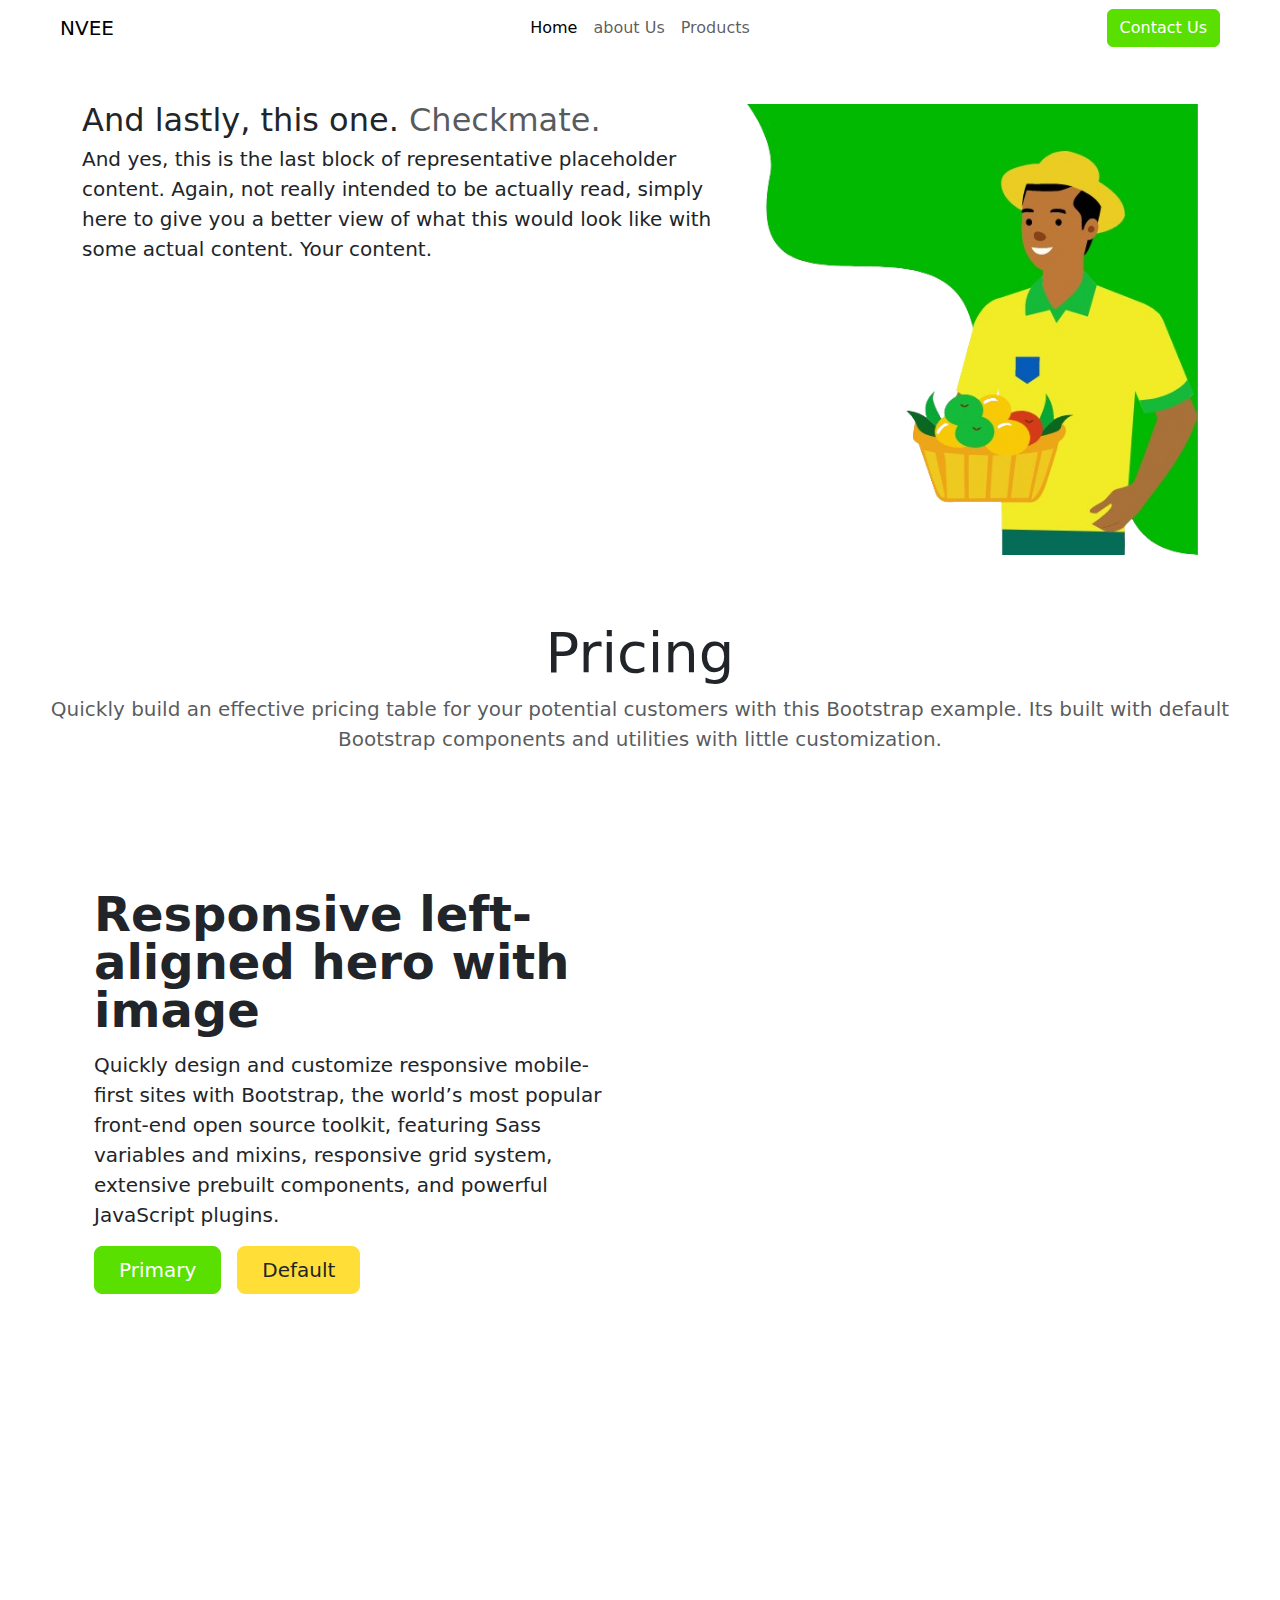
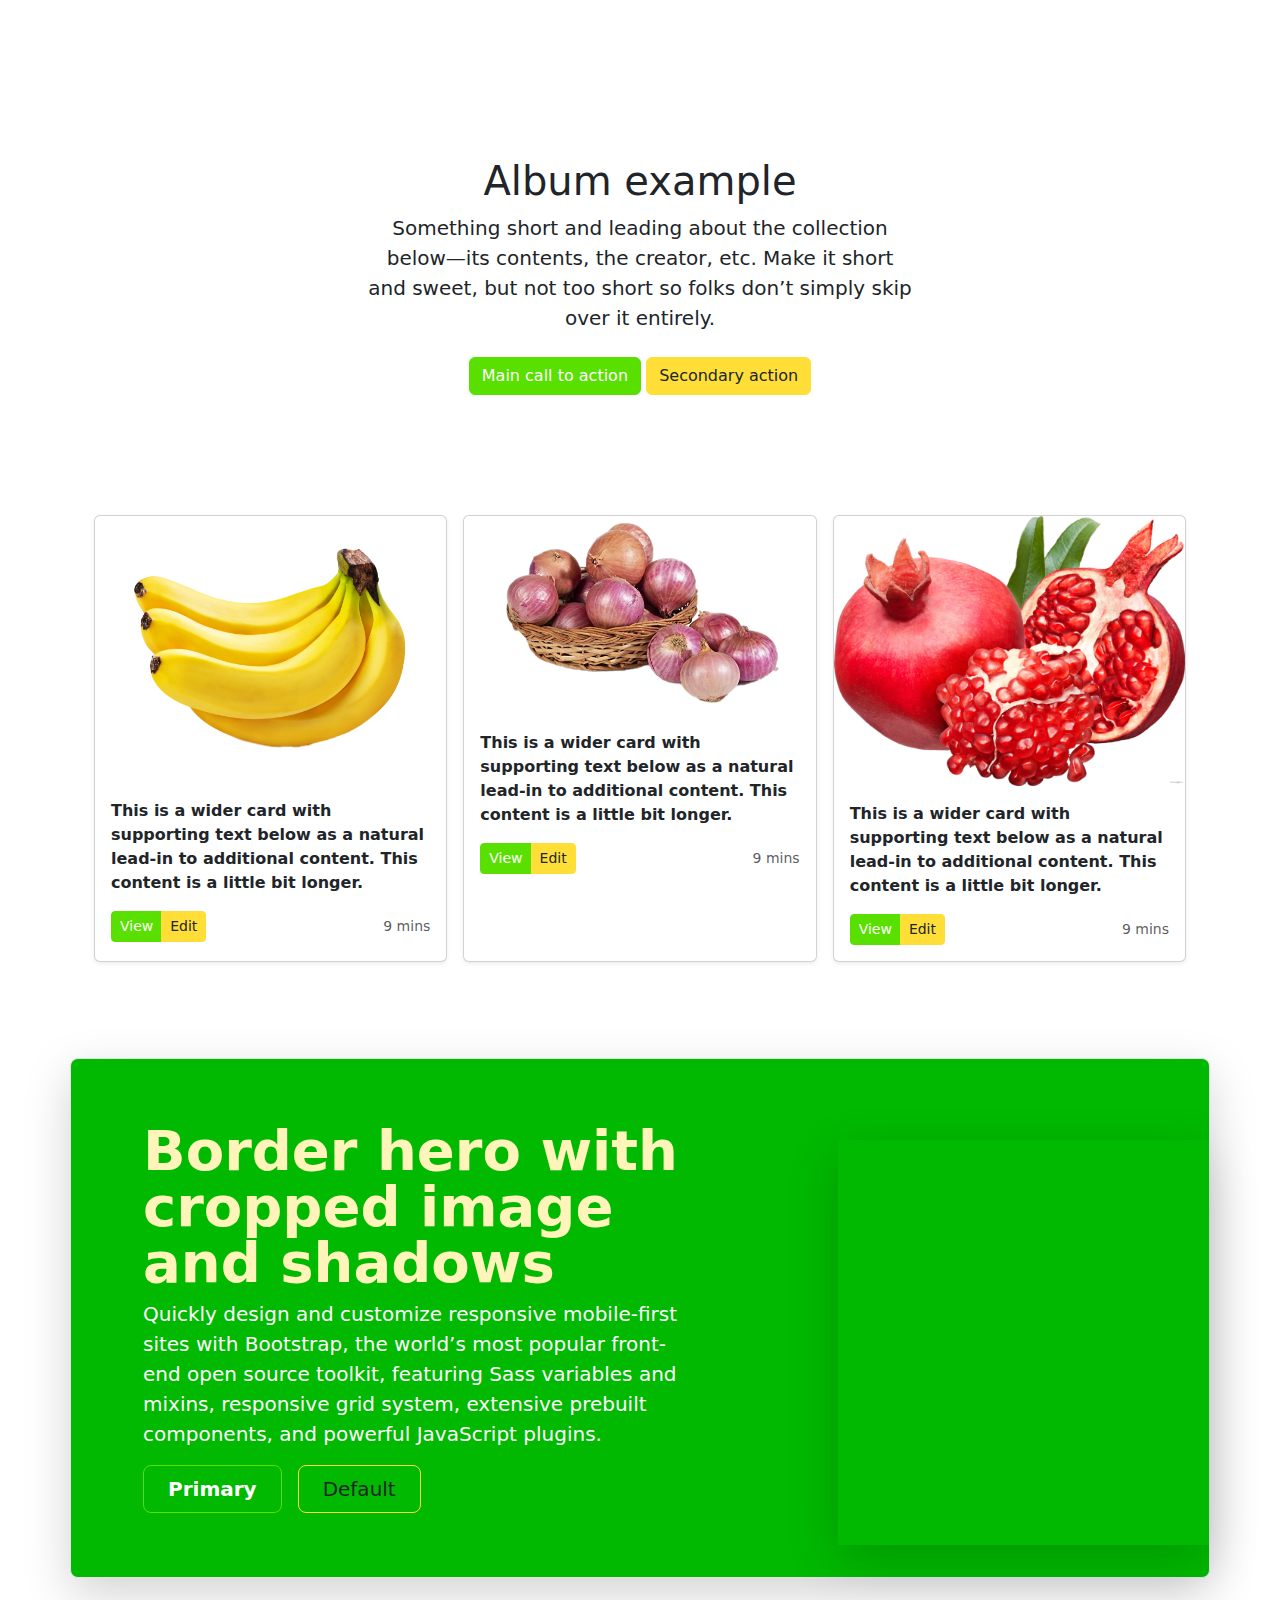
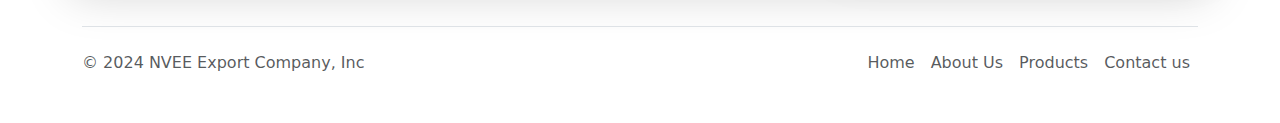
==== index.html @ 6bef3ff6 "All Done Website" ====
<!doctype html>
<html lang="en">

<head>
    <meta charset="utf-8">
    <meta name="viewport" content="width=device-width, initial-scale=1">
    <title>NVEE</title>
    <link href="https://cdn.jsdelivr.net/npm/bootstrap@5.3.3/dist/css/bootstrap.min.css" rel="stylesheet"
        integrity="sha384-QWTKZyjpPEjISv5WaRU9OFeRpok6YctnYmDr5pNlyT2bRjXh0JMhjY6hW+ALEwIH" crossorigin="anonymous">
    <link rel="stylesheet" href="assets/css/style.css">
    <link rel="stylesheet" href="assets/css/fonts.css">
    <link rel="preconnect" href="https://fonts.googleapis.com">
    <link rel="preconnect" href="https://fonts.gstatic.com" crossorigin>
    <link rel="stylesheet" href="https://unpkg.com/aos@next/dist/aos.css" />
</head>

<body>

    <header class="px-5">
        <nav class="navbar navbar-expand-lg rounded" aria-label="Thirteenth navbar example">
            <div class="container-fluid">
                <button class="navbar-toggler collapsed" type="button" data-bs-toggle="collapse"
                    data-bs-target="#navbarsExample11" aria-controls="navbarsExample11" aria-expanded="false"
                    aria-label="Toggle navigation">
                    <span class="navbar-toggler-icon"></span>
                </button>

                <div class="navbar-collapse d-lg-flex collapse" id="navbarsExample11" style="">
                    <a class="navbar-brand col-lg-3 me-0" href="#">NVEE</a>
                    <ul class="navbar-nav col-lg-6 justify-content-lg-center">
                        <li class="nav-item">
                            <a class="nav-link active" aria-current="page" href="#">Home</a>
                        </li>
                        <li class="nav-item">
                            <a class="nav-link" href="#aboutUs">about Us</a>
                        </li>
                        <li class="nav-item">
                            <a class="nav-link" href="products.html">Products</a>
                        </li>
                    </ul>
                    <div class="d-lg-flex col-lg-3 justify-content-lg-end">
                        <button class="btn btn-green">Contact Us</button>
                    </div>
                </div>
            </div>
        </nav>
    </header>
    <section id="">
        <div class="container my-5 bg-img-fruits">
            <div class="row featurette">
                <div class="col-md-7">
                    <h2 class="featurette-heading fw-normal lh-1">And lastly, this one. <span
                            class="text-body-secondary">Checkmate.</span></h2>
                    <p class="lead">And yes, this is the last block of representative placeholder content. Again, not
                        really intended to be actually read, simply here to give you a better view of what this would
                        look like with some actual content. Your content.</p>
                </div>
                <div class="col-md-5">
                    <img src="assets/images/vendor.png"
                        class="bd-placeholder-img bd-placeholder-img-lg featurette-image img-fluid mx-auto" alt="" data-aos="zoom-in">
                </div>
            </div>
        </div>
    </section>
    <section class="text-center">
        <div class="">
            <div class="pricing-header p-3 pb-md-4 mx-auto text-center">
                <h2 class="display-4">Pricing</h2>
                <p class="fs-5 text-muted">Quickly build an effective pricing table for your potential
                    customers with
                    this Bootstrap example. Its built with default Bootstrap components and utilities with little
                    customization.</p>
            </div>
        </div>
    </section>
    <section id="aboutUs">
        <div class="">
            <div class="container col-xxl-8 px-4 py-5">
                <div class="row flex-lg-row-reverse align-items-center g-5 py-5">
                    <div class="col-10 col-sm-8 col-lg-6">
                        <img src="assets/images/fruits1.png" class="d-block mx-lg-auto img-fluid" alt="Bootstrap Themes"
                            width="700" height="500" loading="lazy" data-aos="fade-left" data-aos-duration="500">
                    </div>
                    <div class="col-lg-6">
                        <h1 class="display-5 fw-bold lh-1 mb-3 montserrat-regular">Responsive left-aligned hero with
                            image</h1>
                        <p class="lead ubuntu-regular-italic">Quickly design and customize responsive mobile-first sites
                            with Bootstrap, the
                            world’s most popular front-end open source toolkit, featuring Sass variables and mixins,
                            responsive grid system, extensive prebuilt components, and powerful JavaScript plugins.</p>
                        <div class="d-grid gap-2 d-md-flex justify-content-md-start">
                            <button type="button" class="btn btn-green btn-lg px-4 me-md-2">Primary</button>
                            <button type="button" class="btn btn-yellow-secondary btn-lg px-4">Default</button>
                        </div>
                    </div>
                </div>
            </div>
        </div>
    </section>
    <section>
        <div class="container bg-img-fruits">
            <div class="row align-items-md-stretch">
                <div class="col-md-6">
                    <div class="h-100 p-5 bg-yellow-light rounded-3" data-aos="fade-up">
                        <div class="position-relative">
                            <h2 class="montserrat-regular">Change the background</h2>
                            <p class="ubuntu-regular-italic">Swap the background-color utility and add a `.text-*` color
                                utility to mix up the
                                jumbotron
                                look. Then, mix and match with additional component themes and more.</p>
                            <button class="btn btn-outline-orange bg-orange" type="button">Example button</button>
                        </div>
                    </div>
                </div>
                <div class="col-md-6">
                    <div class="h-100 p-5 bg-green border rounded-3" data-aos="fade-up">
                        <h2 class="montserrat-regular">Add borders</h2>
                        <p class="ubuntu-regular-italic">Or, keep it light and add a border for some added definition to
                            the
                            boundaries of your
                            content. Be sure to look under the hood at the source HTML here as we've adjusted the
                            alignment and sizing of both column's content for equal-height.</p>
                        <button class="btn btn-outline-green" type="button">Example button</button>
                    </div>
                </div>
            </div>
        </div>
    </section>
    <section>
        <div class="container text-center">
            <div class="row py-lg-5">
                <div class="col-lg-6 col-md-8 mx-auto">
                    <h1 class="fw-normal">Album example</h1>
                    <p class="lead">Something short and leading about the collection below—its contents, the
                        creator, etc. Make it short and sweet, but not too short so folks don’t simply skip over it
                        entirely.</p>
                    <p>
                        <a href="#" class="btn btn-green my-2">Main call to action</a>
                        <a href="#" class="btn btn-yellow-secondary my-2">Secondary action</a>
                    </p>
                </div>
            </div>
        </div>
        <div class="container">
            <div class="album py-5">
                <div class="container">

                    <div class="row row-cols-1 row-cols-sm-2 row-cols-md-3 g-3">
                        <div class="col">
                            <div class="card shadow-sm h-100">
                                <img src="assets/images/Products/Banana.png" alt="Banana" srcset=""
                                    class="card-img-top">
                                <div class="card-body">
                                    <p class="card-text fw-bold">This is a wider card with supporting text below as a
                                        natural
                                        lead-in to additional content. This content is a little bit longer.</p>
                                    <div class="d-flex justify-content-between align-items-center">
                                        <div class="btn-group">
                                            <button type="button" class="btn btn-sm btn-green">View</button>
                                            <button type="button" class="btn btn-sm btn-yellow-secondary">Edit</button>
                                        </div>
                                        <small class="text-muted">9 mins</small>
                                    </div>
                                </div>
                            </div>
                        </div>
                        <div class="col">
                            <div class="card shadow-sm h-100">
                                <img src="assets/images/Products/Onion.png" alt="onion" srcset="" class="card-img-top">
                                <div class="card-body">
                                    <p class="card-text fw-bold">This is a wider card with supporting text below as a
                                        natural
                                        lead-in to additional content. This content is a little bit longer.</p>
                                    <div class="d-flex justify-content-between align-items-center">
                                        <div class="btn-group">
                                            <button type="button" class="btn btn-sm btn-green">View</button>
                                            <button type="button" class="btn btn-sm btn-yellow-secondary">Edit</button>
                                        </div>
                                        <small class="text-muted">9 mins</small>
                                    </div>
                                </div>
                            </div>
                        </div>
                        <div class="col">
                            <div class="card shadow-sm h-100">
                                <img src="assets/images/Products/Pomegranate.png" alt="pomo" srcset=""
                                    class="card-img-top">
                                <div class="card-body">
                                    <p class="card-text fw-bold">This is a wider card with supporting text below as a
                                        natural
                                        lead-in to additional content. This content is a little bit longer.</p>
                                    <div class="d-flex justify-content-between align-items-center">
                                        <div class="btn-group">
                                            <button type="button" class="btn btn-sm btn-green">View</button>
                                            <button type="button" class="btn btn-sm btn-yellow-secondary">Edit</button>
                                        </div>
                                        <small class="text-muted">9 mins</small>
                                    </div>
                                </div>
                            </div>
                        </div>
                    </div>
                </div>
            </div>
    </section>
    <section>
        <div class="container my-5">
            <div class="row p-4 pb-0 pe-lg-0 pt-lg-5 align-items-center rounded-3 border shadow-lg bg-green">
                <div class="col-lg-7 p-3 p-lg-5 pt-lg-3">
                    <h1 class="display-4 fw-bold lh-1 text-body-emphasis text-yellow-secondary">Border hero with cropped
                        image and shadows
                    </h1>
                    <p class="lead">Quickly design and customize responsive mobile-first sites with Bootstrap, the
                        world’s most popular front-end open source toolkit, featuring Sass variables and mixins,
                        responsive grid system, extensive prebuilt components, and powerful JavaScript plugins.</p>
                    <div class="d-grid gap-2 d-md-flex justify-content-md-start mb-4 mb-lg-3">
                        <button type="button" class="btn btn-outline-green btn-lg px-4 me-md-2 fw-bold">Primary</button>
                        <button type="button" class="btn btn-outline-orange btn-lg px-4">Default</button>
                    </div>
                </div>
                <div class="col-lg-4 offset-lg-1 p-0 overflow-hidden shadow-lg">
                    <img class="rounded-lg-3" src="assets/images/onion-export.png" alt="" width="720" data-aos="fade-right">
                </div>
            </div>
        </div>
    </section>
    <div class="container">
        <footer class="d-flex flex-wrap justify-content-between align-items-center py-3 my-4 border-top text-green">
            <p class="col-md-4 mb-0 text-muted">© 2024 NVEE Export Company, Inc</p>

            <a href="/"
                class="col-md-4 d-flex align-items-center justify-content-center mb-3 mb-md-0 me-md-auto link-dark text-decoration-none">
                <svg class="bi me-2" width="40" height="32">
                    <use xlink:href="#bootstrap"></use>
                </svg>
            </a>

            <ul class="nav col-md-4 justify-content-end">
                <li class="nav-item"><a href="#" class="nav-link px-2 text-muted">Home</a></li>
                <li class="nav-item"><a href="#aboutUs" class="nav-link px-2 text-muted">About Us</a></li>
                <li class="nav-item"><a href="products.html" class="nav-link px-2 text-muted">Products</a></li>
                <li class="nav-item"><a href="#" class="nav-link px-2 text-muted">Contact us</a></li>
            </ul>
        </footer>
    </div>


    <script src="https://cdn.jsdelivr.net/npm/bootstrap@5.3.3/dist/js/bootstrap.bundle.min.js"
        integrity="sha384-YvpcrYf0tY3lHB60NNkmXc5s9fDVZLESaAA55NDzOxhy9GkcIdslK1eN7N6jIeHz"
        crossorigin="anonymous"></script>
    <script src="https://unpkg.com/aos@next/dist/aos.js"></script>
    <script>
        AOS.init();
    </script>
</body>

</html>
---- assets/css/style.css ----
.bg-green {
    background-color: #00b900 !important;
    color: #fff;
}

.bg-yellow-light {
    background-color: #fff4ba !important;
    color: black;
}
/*buttons*/
.btn-green{
    --bs-btn-color: #fff;
    --bs-btn-bg: #59df00;
    --bs-btn-border-color: #59df00;
    --bs-btn-hover-color: #fff;
    --bs-btn-hover-bg: #00b900;
    --bs-btn-hover-border-color: #00b900;
    --bs-btn-focus-shadow-rgb: 49, 132, 253;
    --bs-btn-active-color: #fff;
    --bs-btn-active-bg: #00b900;
    --bs-btn-active-border-color: #00b900;
    --bs-btn-active-shadow: inset 0 3px 5px rgba(0, 0, 0, 0.125);
    --bs-btn-disabled-color: #fff;
    --bs-btn-disabled-bg: #59df0071;
    --bs-btn-disabled-border-color: #59df0071;
}

.btn-yellow-secondary{
    --bs-btn-color: #0;
    --bs-btn-bg: #ffdf37;
    --bs-btn-border-color: #ffdf37;
    --bs-btn-hover-color: #000;
    --bs-btn-hover-bg: #fff4ba;
    --bs-btn-hover-border-color: #fff4ba;
    --bs-btn-focus-shadow-rgb: 49, 132, 253;
    --bs-btn-active-color: #000;
    --bs-btn-active-bg: #fff4ba;
    --bs-btn-active-border-color: #fff4ba;
    --bs-btn-active-shadow: inset 0 3px 5px rgba(0, 0, 0, 0.125);
    --bs-btn-disabled-color: #000;
    --bs-btn-disabled-bg: #ffdf3771;
    --bs-btn-disabled-border-color: #ffdf3771;
}

.btn-outline-orange {
    --bs-btn-color: #212529;
    --bs-btn-border-color: #ffdf37;
    --bs-btn-hover-color: #000;
    --bs-btn-hover-bg: #ffdf37;
    --bs-btn-hover-border-color: #ffdf37;
    --bs-btn-focus-shadow-rgb: 33, 37, 41;
    --bs-btn-active-color: #000;
    --bs-btn-active-bg: #ffdf37;
    --bs-btn-active-border-color: #ffdf37;
    --bs-btn-active-shadow: inset 0 3px 5px rgba(0, 0, 0, 0.125);
    --bs-btn-disabled-color: #212529;
    --bs-btn-disabled-bg: transparent;
    --bs-btn-disabled-border-color: #212529;
    --bs-gradient: none;
}

.btn-outline-green {
    --bs-btn-color: #fff;
    --bs-btn-border-color: #59df00;
    --bs-btn-hover-color: #fff;
    --bs-btn-hover-bg: #59df00;
    --bs-btn-hover-border-color: #59df00;
    --bs-btn-focus-shadow-rgb: 33, 37, 41;
    --bs-btn-active-color: #fff;
    --bs-btn-active-bg: #59df00;
    --bs-btn-active-border-color: #59df00;
    --bs-btn-active-shadow: inset 0 3px 5px rgba(0, 0, 0, 0.125);
    --bs-btn-disabled-color: #212529;
    --bs-btn-disabled-bg: transparent;
    --bs-btn-disabled-border-color: #212529;
    --bs-gradient: none;
}

/*Text color*/
.text-yellow-secondary{
    color: #fff4ba!important;
}
.text-green-secondary{
    color: #59df00!important;
}
.text-yellow{
    color: #ffdf37!important;
}
.text-green{
    color: #00b900!important;
}
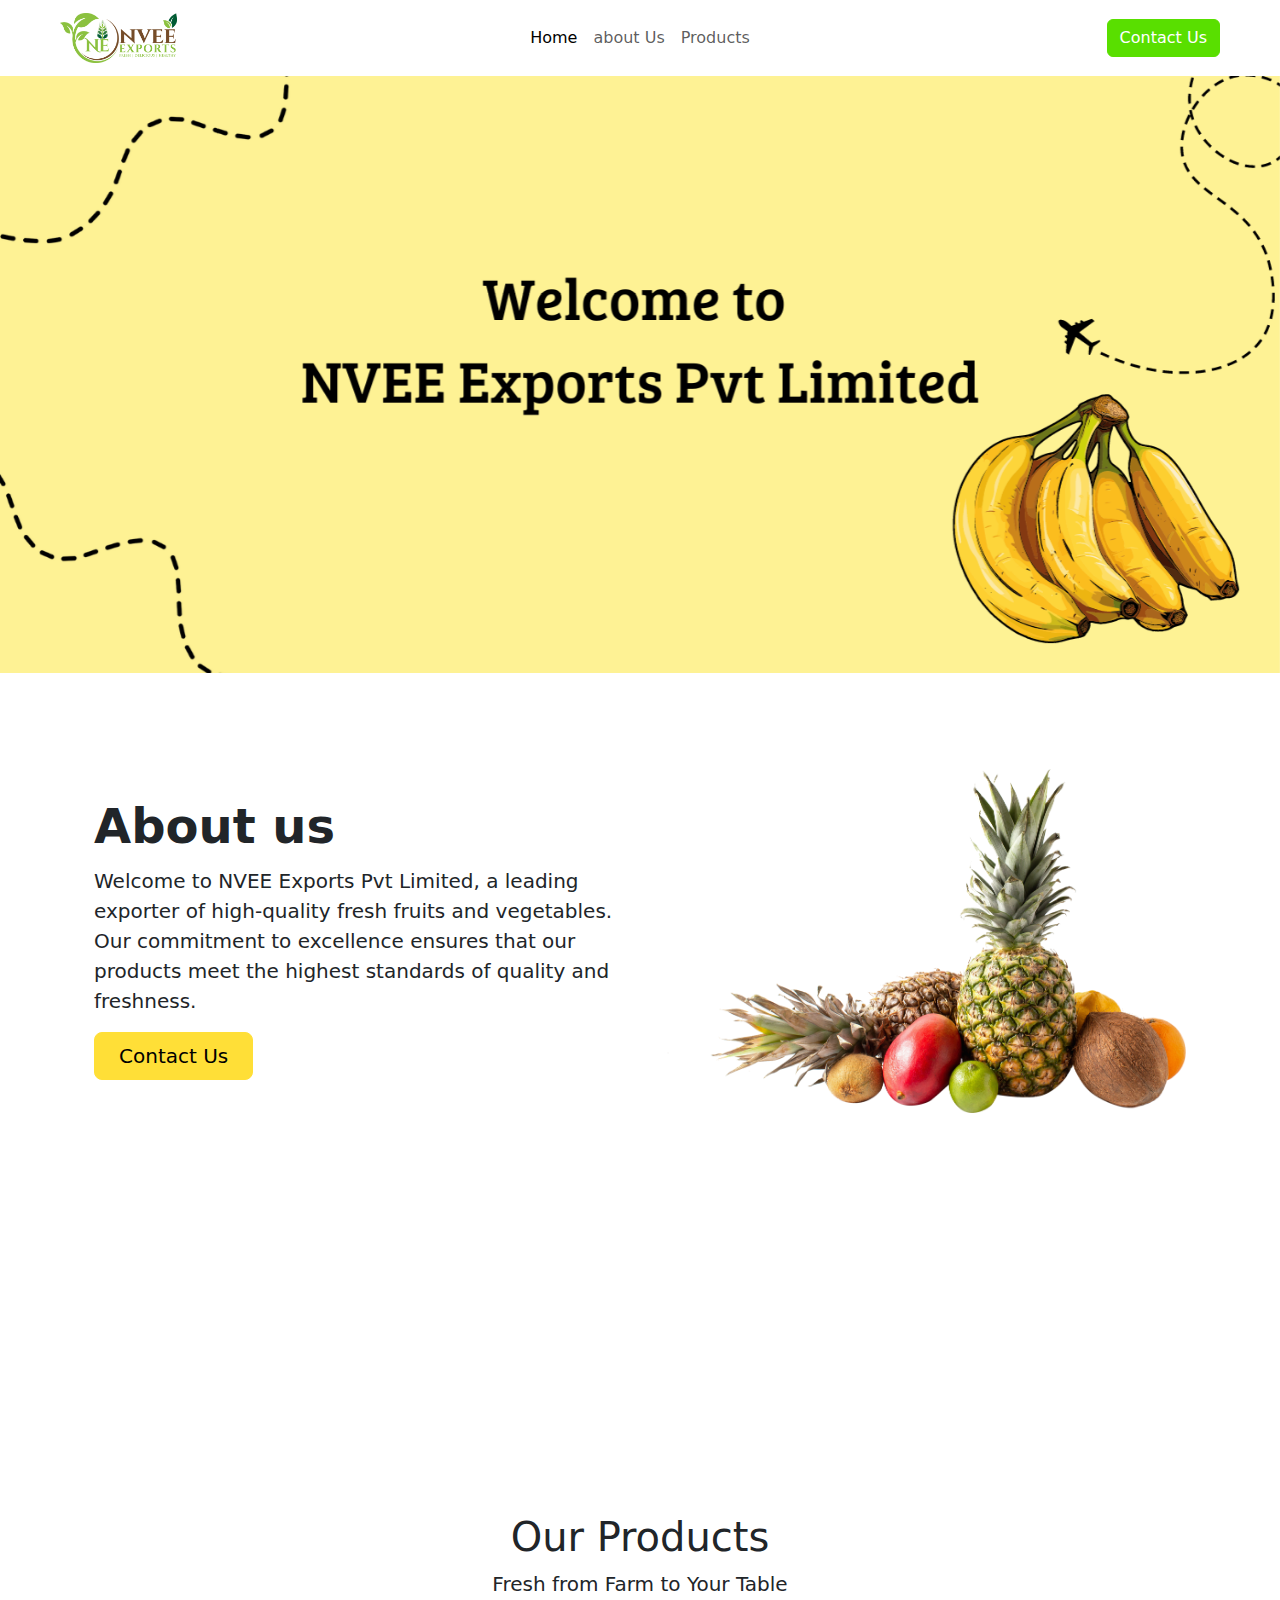
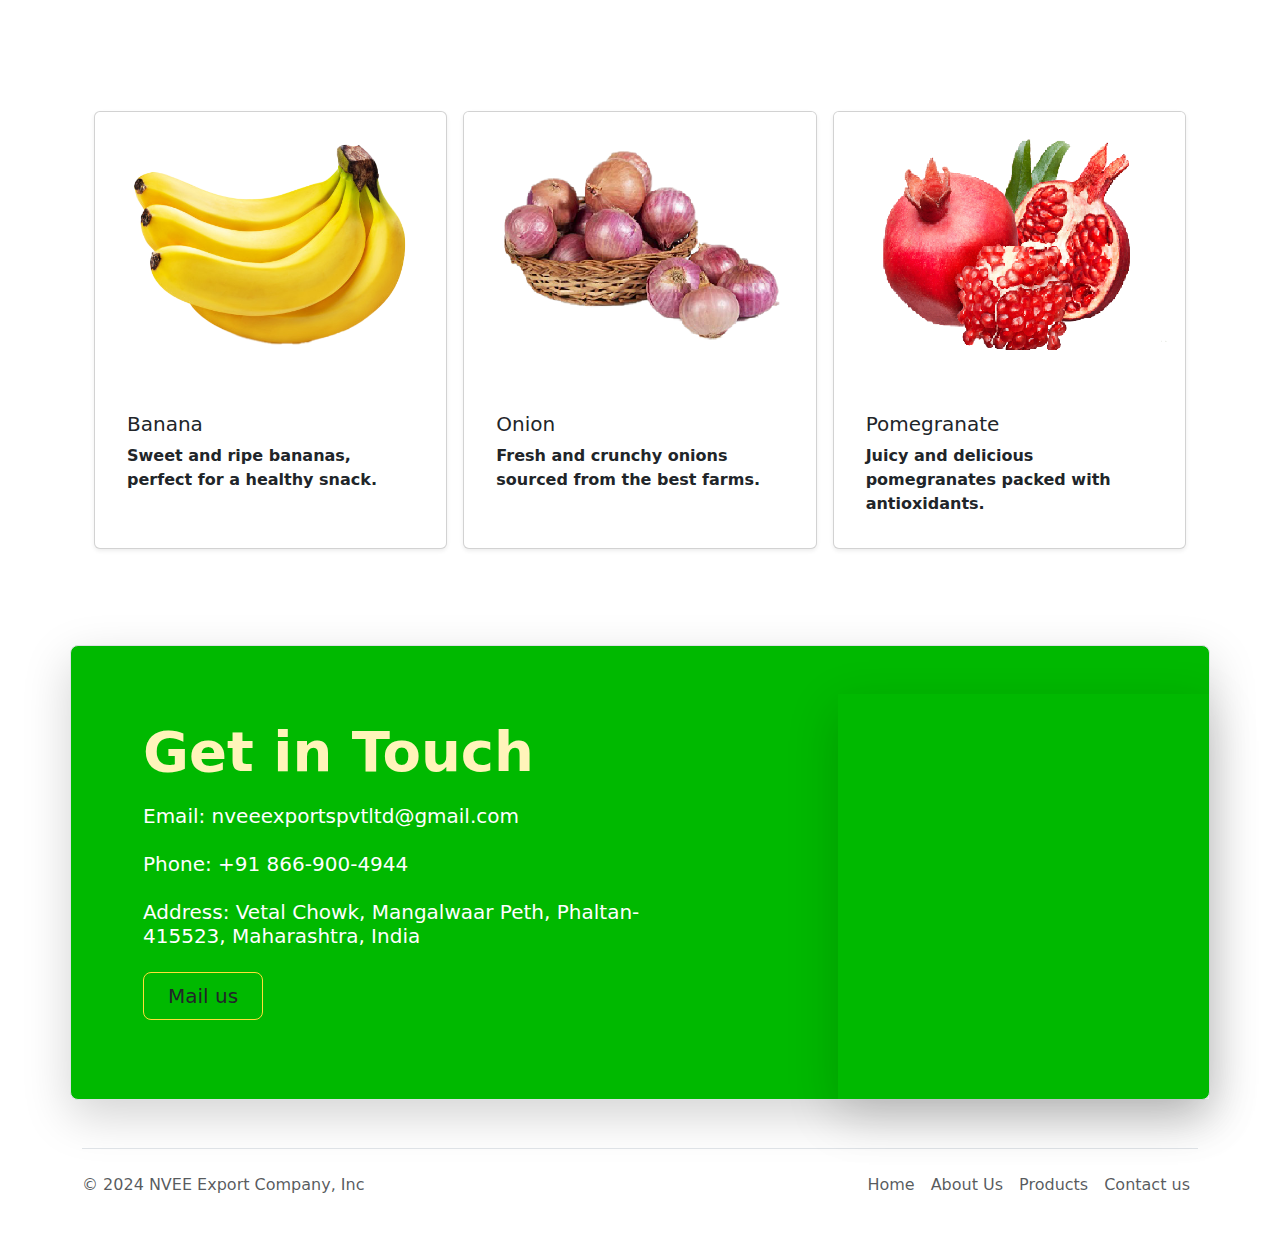
==== commit 4097b755: "added carousol and content with contact information" ====
--- a/index.html
+++ b/index.html
@@ -12,6 +12,9 @@
     <link rel="preconnect" href="https://fonts.googleapis.com">
     <link rel="preconnect" href="https://fonts.gstatic.com" crossorigin>
     <link rel="stylesheet" href="https://unpkg.com/aos@next/dist/aos.css" />
+    <link rel="stylesheet" href="https://cdnjs.cloudflare.com/ajax/libs/font-awesome/6.5.2/css/all.min.css"
+        integrity="sha512-SnH5WK+bZxgPHs44uWIX+LLJAJ9/2PkPKZ5QiAj6Ta86w+fsb2TkcmfRyVX3pBnMFcV7oQPJkl9QevSCWr3W6A=="
+        crossorigin="anonymous" referrerpolicy="no-referrer" />
 </head>
 
 <body>
@@ -26,7 +29,9 @@
                 </button>
 
                 <div class="navbar-collapse d-lg-flex collapse" id="navbarsExample11" style="">
-                    <a class="navbar-brand col-lg-3 me-0" href="#">NVEE</a>
+                    <a class="navbar-brand col-lg-3 me-0" href="#">
+                        <img src="assets/images/logo.png" height="50" class="m-2 m-md-0 m-lg-0" alt="">
+                    </a>
                     <ul class="navbar-nav col-lg-6 justify-content-lg-center">
                         <li class="nav-item">
                             <a class="nav-link active" aria-current="page" href="#">Home</a>
@@ -39,13 +44,29 @@
                         </li>
                     </ul>
                     <div class="d-lg-flex col-lg-3 justify-content-lg-end">
-                        <button class="btn btn-green">Contact Us</button>
+                        <button class="btn btn-green"><a href="#contactUs" class="text-decoration-none text-white">Contact Us</a></button>
                     </div>
                 </div>
             </div>
         </nav>
     </header>
-    <section id="">
+    <section>
+        <div id="carouselExampleSlidesOnly" class="carousel slide" data-bs-ride="carousel">
+            <div class="carousel-inner">
+                <div class="carousel-item active">
+                    <img src="assets/images/bg-carousel-1.png" class="d-block w-100" alt="...">
+                </div>
+                <div class="carousel-item">
+                    <img src="assets/images/bg-carousel-2.png" class="d-block w-100" alt="...">
+                </div>
+                <div class="carousel-item">
+                    <img src="assets/images/bg-carousel-3.png" class="d-block w-100" alt="...">
+                </div>
+            </div>
+        </div>
+    </section>
+
+    <!--<section id="">
         <div class="container my-5 bg-img-fruits">
             <div class="row featurette">
                 <div class="col-md-7">
@@ -57,12 +78,13 @@
                 </div>
                 <div class="col-md-5">
                     <img src="assets/images/vendor.png"
-                        class="bd-placeholder-img bd-placeholder-img-lg featurette-image img-fluid mx-auto" alt="" data-aos="zoom-in">
-                </div>
-            </div>
-        </div>
-    </section>
-    <section class="text-center">
+                        class="bd-placeholder-img bd-placeholder-img-lg featurette-image img-fluid mx-auto" alt=""
+                        data-aos="zoom-in">
+                </div>
+            </div>
+        </div>
+    </section>-->
+    <!--<section class="text-center">
         <div class="">
             <div class="pricing-header p-3 pb-md-4 mx-auto text-center">
                 <h2 class="display-4">Pricing</h2>
@@ -72,7 +94,7 @@
                     customization.</p>
             </div>
         </div>
-    </section>
+    </section>-->
     <section id="aboutUs">
         <div class="">
             <div class="container col-xxl-8 px-4 py-5">
@@ -82,15 +104,13 @@
                             width="700" height="500" loading="lazy" data-aos="fade-left" data-aos-duration="500">
                     </div>
                     <div class="col-lg-6">
-                        <h1 class="display-5 fw-bold lh-1 mb-3 montserrat-regular">Responsive left-aligned hero with
-                            image</h1>
-                        <p class="lead ubuntu-regular-italic">Quickly design and customize responsive mobile-first sites
-                            with Bootstrap, the
-                            world’s most popular front-end open source toolkit, featuring Sass variables and mixins,
-                            responsive grid system, extensive prebuilt components, and powerful JavaScript plugins.</p>
+                        <h1 class="display-5 fw-bold lh-1 mb-3 montserrat-regular">About us</h1>
+                        <p class="lead ubuntu-regular-italic">Welcome to NVEE Exports Pvt Limited, a leading exporter of
+                            high-quality fresh fruits and vegetables. Our commitment to excellence ensures that our
+                            products meet the highest standards of quality and freshness.</p>
                         <div class="d-grid gap-2 d-md-flex justify-content-md-start">
-                            <button type="button" class="btn btn-green btn-lg px-4 me-md-2">Primary</button>
-                            <button type="button" class="btn btn-yellow-secondary btn-lg px-4">Default</button>
+                            <!--<button type="button" class="btn btn-green btn-lg px-4 me-md-2">Primary</button>-->
+                            <button type="button" class="btn btn-yellow-secondary btn-lg px-4"><a href="#contactUs" class="text-decoration-none text-black">Contact Us</a></button>
                         </div>
                     </div>
                 </div>
@@ -103,24 +123,21 @@
                 <div class="col-md-6">
                     <div class="h-100 p-5 bg-yellow-light rounded-3" data-aos="fade-up">
                         <div class="position-relative">
-                            <h2 class="montserrat-regular">Change the background</h2>
-                            <p class="ubuntu-regular-italic">Swap the background-color utility and add a `.text-*` color
-                                utility to mix up the
-                                jumbotron
-                                look. Then, mix and match with additional component themes and more.</p>
-                            <button class="btn btn-outline-orange bg-orange" type="button">Example button</button>
+                            <h2 class="montserrat-regular">Quality Assurance</h2>
+                            <p class="ubuntu-regular-italic">At NVEE Exports, we prioritize quality. Our stringent
+                                quality control measures ensure that only the best produce reaches our customers,
+                                maintaining freshness and nutritional value.</p>
+                            <!--<button class="btn btn-outline-orange bg-orange" type="button">Example button</button>-->
                         </div>
                     </div>
                 </div>
                 <div class="col-md-6">
                     <div class="h-100 p-5 bg-green border rounded-3" data-aos="fade-up">
-                        <h2 class="montserrat-regular">Add borders</h2>
-                        <p class="ubuntu-regular-italic">Or, keep it light and add a border for some added definition to
-                            the
-                            boundaries of your
-                            content. Be sure to look under the hood at the source HTML here as we've adjusted the
-                            alignment and sizing of both column's content for equal-height.</p>
-                        <button class="btn btn-outline-green" type="button">Example button</button>
+                        <h2 class="montserrat-regular">Customer Satisfaction</h2>
+                        <p class="ubuntu-regular-italic">We aim to exceed customer expectations with flexible packaging,
+                            competitive pricing, and timely delivery. Our goal is to meet your needs and maximize your
+                            satisfaction.</p>
+                        <!--<button class="btn btn-outline-green" type="button">Example button</button>-->
                     </div>
                 </div>
             </div>
@@ -130,14 +147,12 @@
         <div class="container text-center">
             <div class="row py-lg-5">
                 <div class="col-lg-6 col-md-8 mx-auto">
-                    <h1 class="fw-normal">Album example</h1>
-                    <p class="lead">Something short and leading about the collection below—its contents, the
-                        creator, etc. Make it short and sweet, but not too short so folks don’t simply skip over it
-                        entirely.</p>
-                    <p>
+                    <h1 class="fw-normal">Our Products</h1>
+                    <p class="lead">Fresh from Farm to Your Table</p>
+                    <!--<p>
                         <a href="#" class="btn btn-green my-2">Main call to action</a>
                         <a href="#" class="btn btn-yellow-secondary my-2">Secondary action</a>
-                    </p>
+                    </p>-->
                 </div>
             </div>
         </div>
@@ -151,15 +166,10 @@
                                 <img src="assets/images/Products/Banana.png" alt="Banana" srcset=""
                                     class="card-img-top">
                                 <div class="card-body">
-                                    <p class="card-text fw-bold">This is a wider card with supporting text below as a
-                                        natural
-                                        lead-in to additional content. This content is a little bit longer.</p>
-                                    <div class="d-flex justify-content-between align-items-center">
-                                        <div class="btn-group">
-                                            <button type="button" class="btn btn-sm btn-green">View</button>
-                                            <button type="button" class="btn btn-sm btn-yellow-secondary">Edit</button>
-                                        </div>
-                                        <small class="text-muted">9 mins</small>
+                                    <div class="card-body">
+                                        <h5>Banana</h5>
+                                        <p class="card-text fw-bold">Sweet and ripe bananas, perfect for a healthy
+                                            snack.</p>
                                     </div>
                                 </div>
                             </div>
@@ -168,15 +178,10 @@
                             <div class="card shadow-sm h-100">
                                 <img src="assets/images/Products/Onion.png" alt="onion" srcset="" class="card-img-top">
                                 <div class="card-body">
-                                    <p class="card-text fw-bold">This is a wider card with supporting text below as a
-                                        natural
-                                        lead-in to additional content. This content is a little bit longer.</p>
-                                    <div class="d-flex justify-content-between align-items-center">
-                                        <div class="btn-group">
-                                            <button type="button" class="btn btn-sm btn-green">View</button>
-                                            <button type="button" class="btn btn-sm btn-yellow-secondary">Edit</button>
-                                        </div>
-                                        <small class="text-muted">9 mins</small>
+                                    <div class="card-body">
+                                        <h5>Onion</h5>
+                                        <p class="card-text fw-bold">Fresh and crunchy onions sourced from the best
+                                            farms.</p>
                                     </div>
                                 </div>
                             </div>
@@ -186,15 +191,10 @@
                                 <img src="assets/images/Products/Pomegranate.png" alt="pomo" srcset=""
                                     class="card-img-top">
                                 <div class="card-body">
-                                    <p class="card-text fw-bold">This is a wider card with supporting text below as a
-                                        natural
-                                        lead-in to additional content. This content is a little bit longer.</p>
-                                    <div class="d-flex justify-content-between align-items-center">
-                                        <div class="btn-group">
-                                            <button type="button" class="btn btn-sm btn-green">View</button>
-                                            <button type="button" class="btn btn-sm btn-yellow-secondary">Edit</button>
-                                        </div>
-                                        <small class="text-muted">9 mins</small>
+                                    <div class="card-body">
+                                        <h5>Pomegranate</h5>
+                                        <p class="card-text fw-bold">Juicy and delicious pomegranates packed with
+                                            antioxidants.</p>
                                     </div>
                                 </div>
                             </div>
@@ -203,23 +203,24 @@
                 </div>
             </div>
     </section>
-    <section>
+    <section id="contactUs">
         <div class="container my-5">
             <div class="row p-4 pb-0 pe-lg-0 pt-lg-5 align-items-center rounded-3 border shadow-lg bg-green">
                 <div class="col-lg-7 p-3 p-lg-5 pt-lg-3">
-                    <h1 class="display-4 fw-bold lh-1 text-body-emphasis text-yellow-secondary">Border hero with cropped
-                        image and shadows
-                    </h1>
-                    <p class="lead">Quickly design and customize responsive mobile-first sites with Bootstrap, the
-                        world’s most popular front-end open source toolkit, featuring Sass variables and mixins,
-                        responsive grid system, extensive prebuilt components, and powerful JavaScript plugins.</p>
+                    <h1 class="display-4 fw-bold lh-1 text-body-emphasis text-yellow-secondary">Get in Touch</h1>
+                    <p class="h5 my-4">
+                    Email: nveeexportspvtltd@gmail.com<br><br>
+                    Phone: +91 866-900-4944<br><br>
+                    Address: Vetal Chowk, Mangalwaar Peth, Phaltan-415523, Maharashtra, India
+                    </p>
                     <div class="d-grid gap-2 d-md-flex justify-content-md-start mb-4 mb-lg-3">
-                        <button type="button" class="btn btn-outline-green btn-lg px-4 me-md-2 fw-bold">Primary</button>
-                        <button type="button" class="btn btn-outline-orange btn-lg px-4">Default</button>
+                        <!--<button type="button" class="btn btn-outline-green btn-lg px-4 me-md-2 fw-bold">Primary</button>-->
+                        <button type="button" class="btn btn-outline-orange btn-lg px-4" onclick="location.href='mailto:nveeexportspvtltd@gmail.com'">Mail us</button>
                     </div>
                 </div>
                 <div class="col-lg-4 offset-lg-1 p-0 overflow-hidden shadow-lg">
-                    <img class="rounded-lg-3" src="assets/images/onion-export.png" alt="" width="720" data-aos="fade-right">
+                    <img class="rounded-lg-3" src="assets/images/onion-export.png" alt="" width="720"
+                        data-aos="fade-right">
                 </div>
             </div>
         </div>
@@ -228,12 +229,16 @@
         <footer class="d-flex flex-wrap justify-content-between align-items-center py-3 my-4 border-top text-green">
             <p class="col-md-4 mb-0 text-muted">© 2024 NVEE Export Company, Inc</p>
 
-            <a href="/"
-                class="col-md-4 d-flex align-items-center justify-content-center mb-3 mb-md-0 me-md-auto link-dark text-decoration-none">
-                <svg class="bi me-2" width="40" height="32">
-                    <use xlink:href="#bootstrap"></use>
-                </svg>
-            </a>
+            <div class="">
+                <a href="https://www.instagram.com/nvee_exports?igsh=MThpZzczOXk3NzRk"
+                    class="mx-2 text-decoration-none h2">
+                    <i class="fa-brands fa-instagram"></i>
+                </a>
+                <a href="https://www.facebook.com/profile.php?id=61552577146282&mibextid=ZbWKwL"
+                    class="mx-2 text-decoration-none h2">
+                    <i class="fa-brands fa-facebook"></i>
+                </a>
+            </div>
 
             <ul class="nav col-md-4 justify-content-end">
                 <li class="nav-item"><a href="#" class="nav-link px-2 text-muted">Home</a></li>
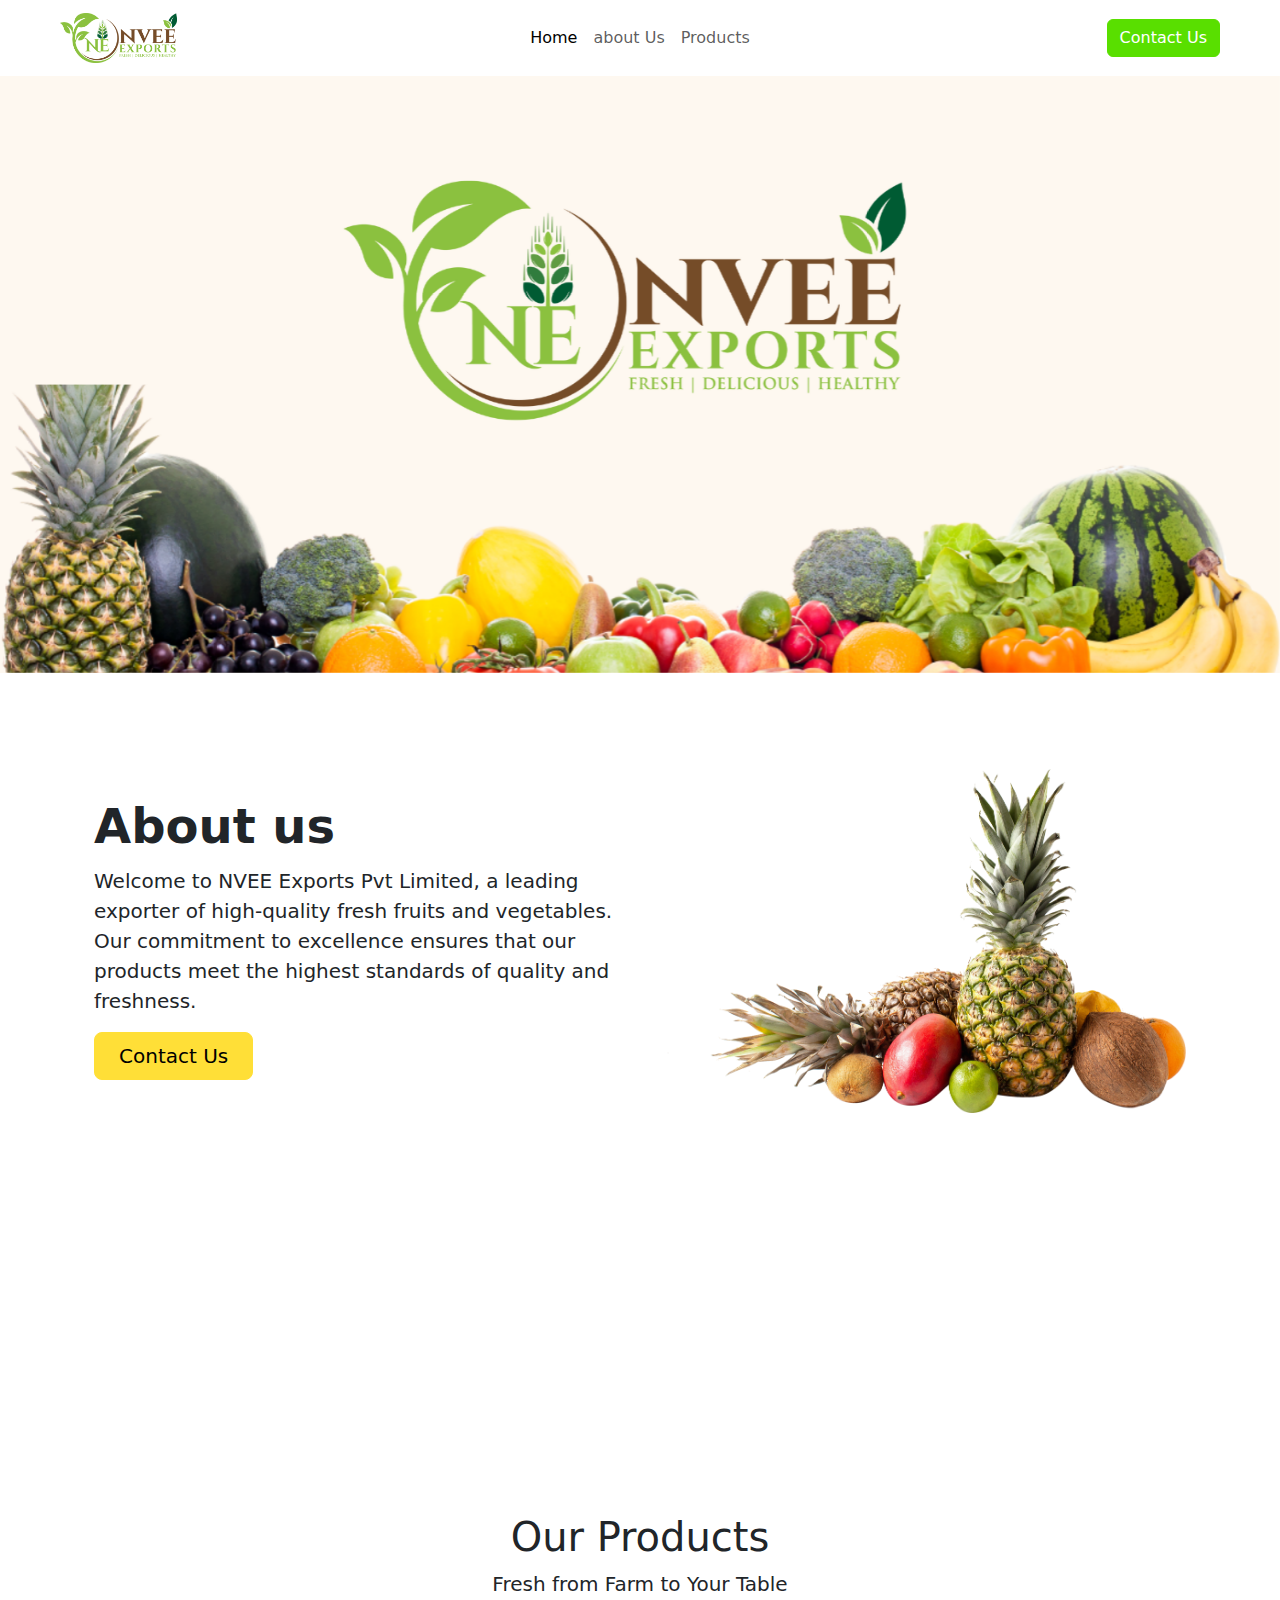
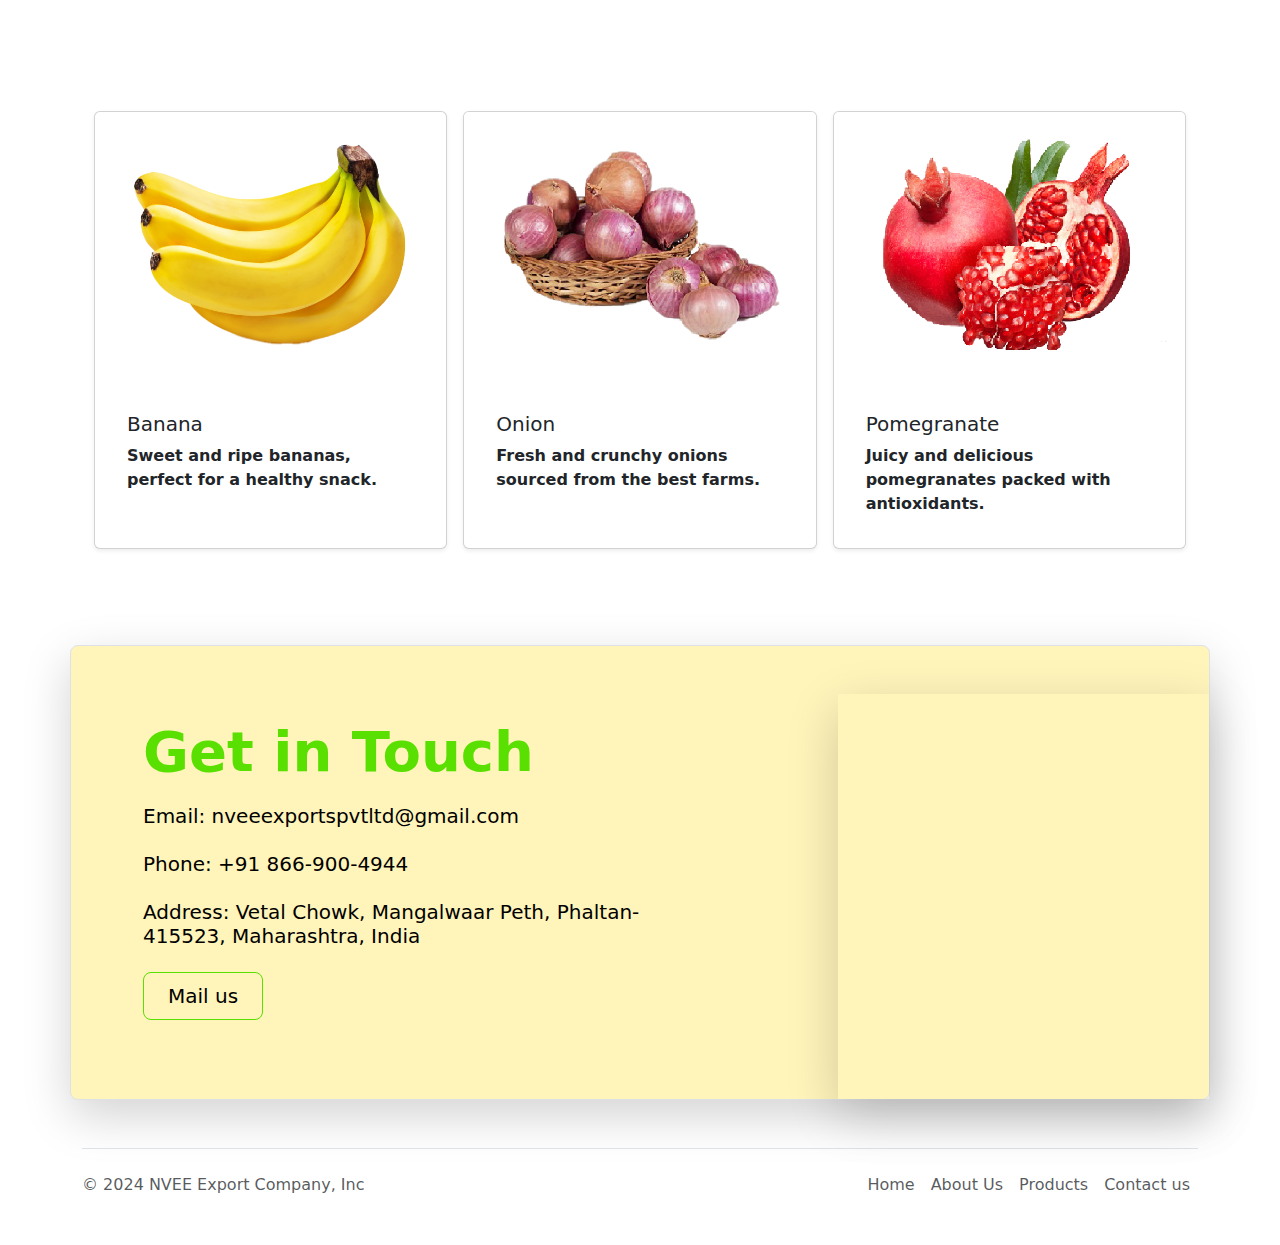
==== commit 8f04660e: "color and banner changes" ====
--- a/index.html
+++ b/index.html
@@ -50,17 +50,27 @@
             </div>
         </nav>
     </header>
+    <!--<section>
+        <div id="carouselExampleSlidesOnly" class="carousel slide" data-bs-ride="carousel">
+            <div class="carousel-inner">
+                <div class="carousel-item active">
+                    <img src="assets/images/bg-carousel-1.png" class="d-block w-100" alt="...">
+                </div>
+                <div class="carousel-item">
+                    <img src="assets/images/bg-carousel-2.png" class="d-block w-100" alt="...">
+                </div>
+                <div class="carousel-item">
+                    <img src="assets/images/bg-carousel-3.png" class="d-block w-100" alt="...">
+                </div>
+            </div>
+        </div>
+    </section>-->
+    
     <section>
         <div id="carouselExampleSlidesOnly" class="carousel slide" data-bs-ride="carousel">
             <div class="carousel-inner">
                 <div class="carousel-item active">
-                    <img src="assets/images/bg-carousel-1.png" class="d-block w-100" alt="...">
-                </div>
-                <div class="carousel-item">
-                    <img src="assets/images/bg-carousel-2.png" class="d-block w-100" alt="...">
-                </div>
-                <div class="carousel-item">
-                    <img src="assets/images/bg-carousel-3.png" class="d-block w-100" alt="...">
+                    <img src="assets/images/bg-banner.png" class="d-block w-100" alt="...">
                 </div>
             </div>
         </div>
@@ -205,9 +215,9 @@
     </section>
     <section id="contactUs">
         <div class="container my-5">
-            <div class="row p-4 pb-0 pe-lg-0 pt-lg-5 align-items-center rounded-3 border shadow-lg bg-green">
+            <div class="row p-4 pb-0 pe-lg-0 pt-lg-5 align-items-center rounded-3 border shadow-lg bg-yellow-light">
                 <div class="col-lg-7 p-3 p-lg-5 pt-lg-3">
-                    <h1 class="display-4 fw-bold lh-1 text-body-emphasis text-yellow-secondary">Get in Touch</h1>
+                    <h1 class="display-4 fw-bold lh-1 text-body-emphasis text-green-secondary">Get in Touch</h1>
                     <p class="h5 my-4">
                     Email: nveeexportspvtltd@gmail.com<br><br>
                     Phone: +91 866-900-4944<br><br>
@@ -215,7 +225,7 @@
                     </p>
                     <div class="d-grid gap-2 d-md-flex justify-content-md-start mb-4 mb-lg-3">
                         <!--<button type="button" class="btn btn-outline-green btn-lg px-4 me-md-2 fw-bold">Primary</button>-->
-                        <button type="button" class="btn btn-outline-orange btn-lg px-4" onclick="location.href='mailto:nveeexportspvtltd@gmail.com'">Mail us</button>
+                        <button type="button" class="btn btn-outline-green text-black btn-lg px-4" onclick="location.href='mailto:nveeexportspvtltd@gmail.com'">Mail us</button>
                     </div>
                 </div>
                 <div class="col-lg-4 offset-lg-1 p-0 overflow-hidden shadow-lg">
@@ -238,6 +248,9 @@
                     class="mx-2 text-decoration-none h2">
                     <i class="fa-brands fa-facebook"></i>
                 </a>
+                <a href="https://wa.me/8669004944" target="_blank" class="mx-2 text-decoration-none h2">
+                    <i class="fa-brands fa-whatsapp"></i>
+                </a>
             </div>
 
             <ul class="nav col-md-4 justify-content-end">
